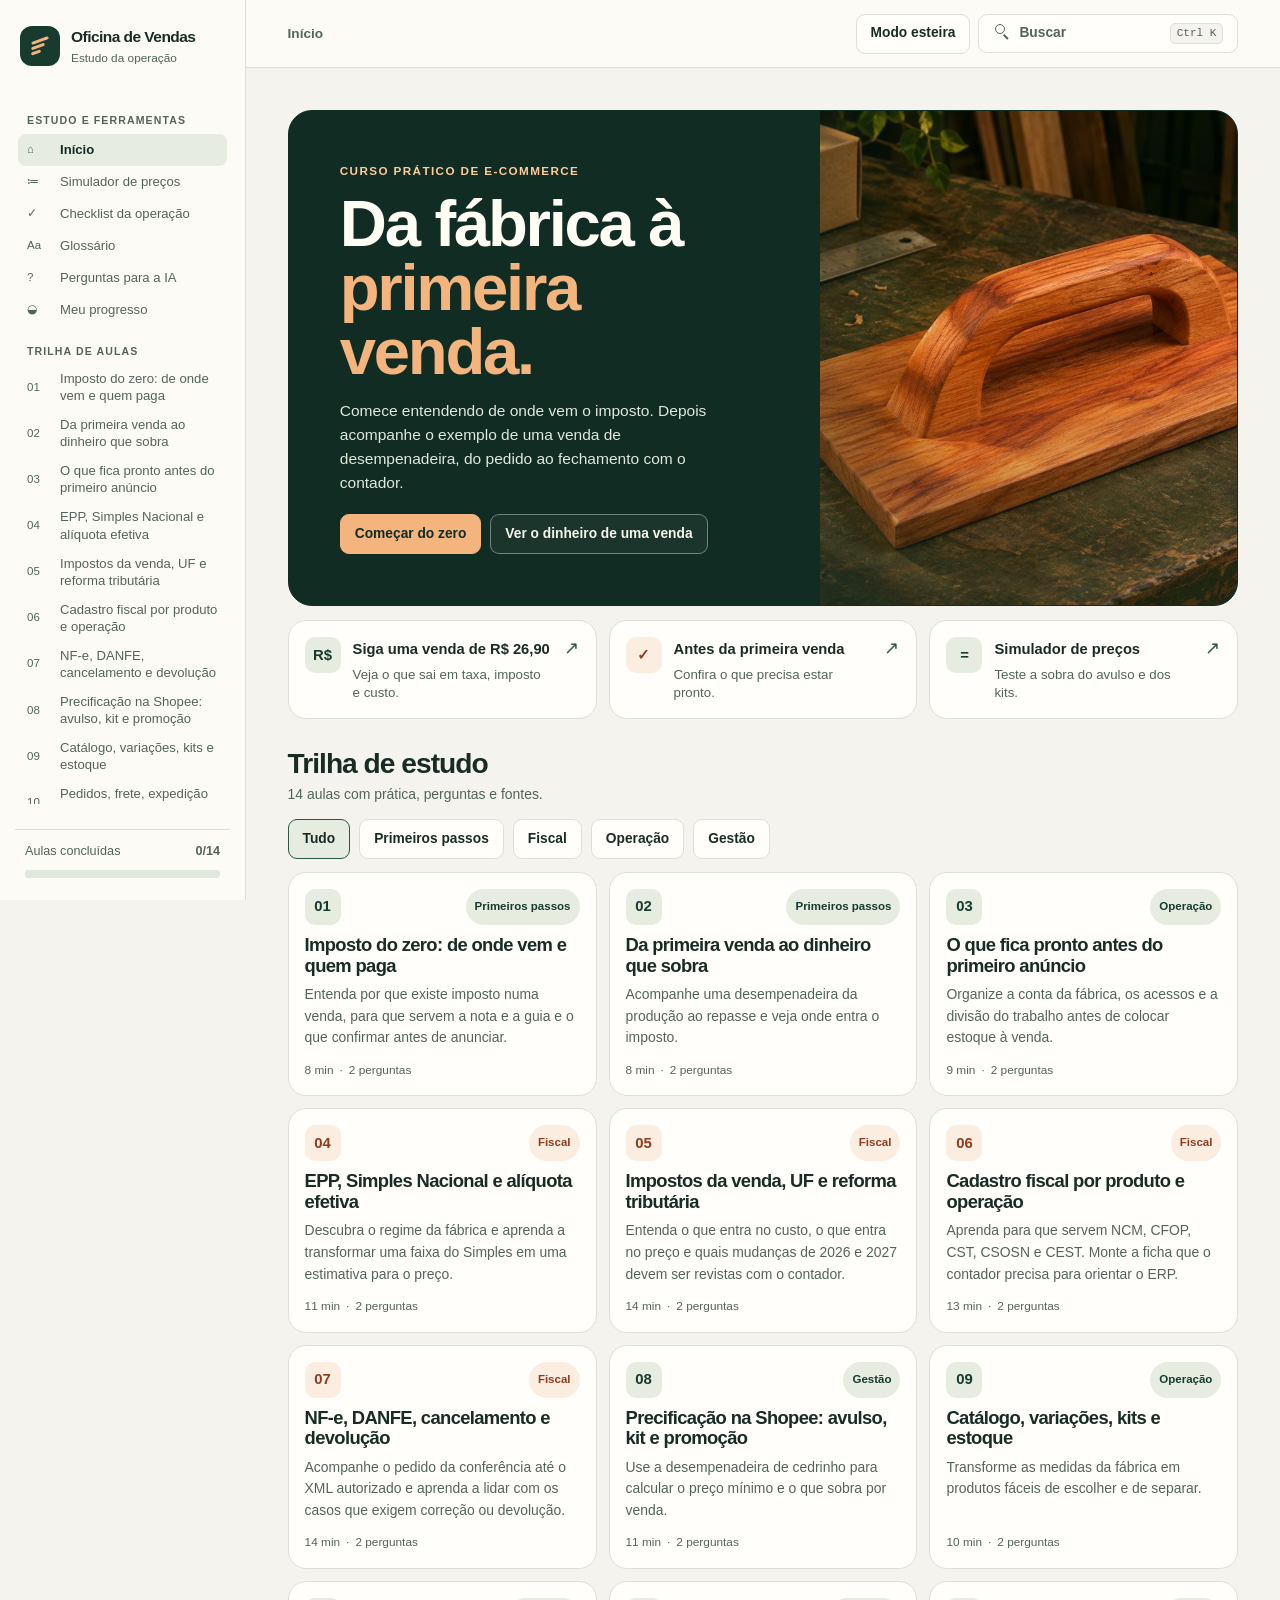
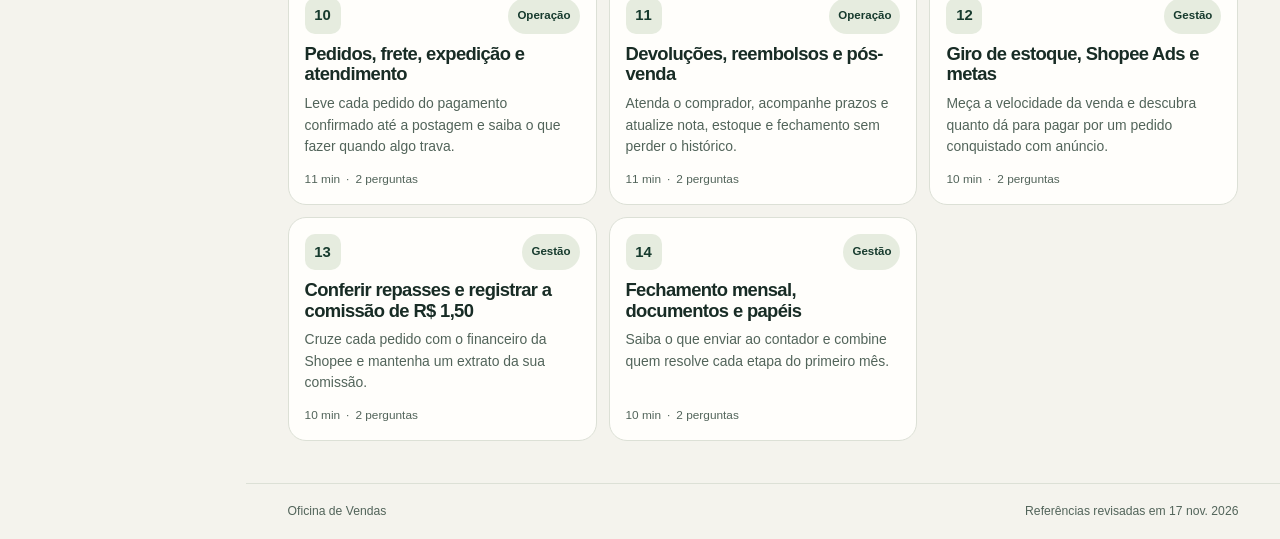
==== index.html @ f356768e "Publica curso Oficina de Vendas com modo esteira acessível" ====
<!doctype html>
<html lang="pt-BR">
<head>
  <meta charset="utf-8">
  <meta name="viewport" content="width=device-width, initial-scale=1">
  <meta name="color-scheme" content="light">
  <meta name="description" content="Estude impostos, NF-e, Shopee e o fechamento de uma pequena fábrica.">
  <title>Oficina de Vendas — Estudo da operação</title>
  <link rel="stylesheet" href="./oficina.css">
  <script defer src="./content-primeiros-impostos.js"></script>
  <script defer src="./content-primeira-venda.js"></script>
  <script defer src="./content-operacao.js"></script>
  <script defer src="./content-fiscal.js"></script>
  <script defer src="./content-gestao.js"></script>
  <script defer src="./rotina-dados.js"></script>
  <script defer src="./ferramentas.js"></script>
  <script defer src="./oficina.js"></script>
  <script defer src="./esteira.js"></script>
</head>
<body>
  <a class="skip" href="#conteudo">Ir para o conteúdo</a>
  <div class="shell">
    <aside class="sidebar" id="sidebar" aria-label="Menu principal">
      <a class="brand" href="#inicio">
        <span class="brand-mark" aria-hidden="true"><i></i><i></i><i></i></span>
        <span><strong>Oficina de Vendas</strong><small>Estudo da operação</small></span>
      </a>
      <nav aria-label="Navegação do curso">
        <div id="side-nav"></div>
      </nav>
      <div class="side-progress" id="side-progress"></div>
    </aside>
    <div class="work">
      <header class="topbar">
        <div class="headingcrumb">
          <button type="button" class="button subtle menu" id="menu-button" aria-controls="sidebar" aria-expanded="false"><span aria-hidden="true">☰</span> Menu</button>
          <div class="crumb" id="crumb">Início</div>
        </div>
        <button type="button" class="button" id="open-esteira" data-reader-open>Modo esteira</button>
        <button type="button" class="button search-button" id="open-search" aria-haspopup="dialog">
          <span class="icon search-icon" aria-hidden="true"></span><span>Buscar</span><kbd>Ctrl K</kbd>
        </button>
      </header>
      <main id="conteudo" tabindex="-1"></main>
      <footer class="foot"><span>Oficina de Vendas</span><span>Referências revisadas em 17 nov. 2026</span></footer>
    </div>
  </div>
  <dialog id="search-dialog" aria-labelledby="search-title">
    <div class="dialog-head"><h2 id="search-title">Buscar no estudo</h2><button type="button" class="button subtle" id="close-search" aria-label="Fechar busca">Fechar</button></div>
    <input id="global-query" type="search" placeholder="Ex.: DAS, repasse, cancelamento" aria-label="Termo de busca" autocomplete="off">
    <div id="global-results" class="search-results" aria-live="polite"></div>
  </dialog>
  <div class="toast" id="toast" role="status"></div>
</body>
</html>
---- oficina.css ----
:root {
  --page: #f4f3ed;
  --paper: #fffefb;
  --ink: #182c25;
  --muted: #52645a;
  --line: #dce0d6;
  --pine: #173b2e;
  --deep: #112c23;
  --green: #2b5845;
  --pale: #e6ecdf;
  --rust: #aa4f2b;
  --amber: #f4b47e;
  --cream: #fbede0;
  --danger: #963629;
  --round: 18px;
  --side: 246px;
  font: 16px/1.55 Inter, "Segoe UI", sans-serif;
  color: var(--ink);
  background: var(--page);
}
*, *::before, *::after { box-sizing: border-box; }
body { margin: 0; }
button, input, textarea { font: inherit; }
button, a { -webkit-tap-highlight-color: transparent; }
a { color: var(--green); text-underline-offset: 0.19em; }
a:hover { text-decoration-thickness: 2px; }
button { cursor: pointer; }
button:disabled { opacity: .6; cursor: not-allowed; }
:focus-visible { outline: 3px solid #b45c31; outline-offset: 3px; }
::selection { background: #f5d1ab; color: var(--deep); }
h1, h2, h3, p { margin: 0; }
h1, h2, h3, strong { font-weight: 720; }
h1, h2, h3 { line-height: 1.12; letter-spacing: -.035em; }
h1 { font-size: clamp(2rem, 4.6vw, 3.7rem); }
h2 { font-size: clamp(1.35rem, 2.2vw, 1.9rem); }
h3 { font-size: 1.15rem; }
small { font-size: .83rem; }
kbd { font: .69rem/1.2 "Cascadia Mono", monospace; background: var(--page); border: 1px solid var(--line); border-radius: 5px; padding: 3px 6px; }
ul, ol { margin: .8rem 0 0; padding-left: 1.35rem; }
li + li { margin-top: .45rem; }
.skip { position: fixed; top: 8px; left: 8px; transform: translateY(-150%); z-index: 20; background: var(--paper); padding: .6rem 1rem; }
.skip:focus { transform: translateY(0); }
.shell { display: grid; grid-template-columns: var(--side) minmax(0, 1fr); min-height: 100vh; }
.sidebar {
  position: sticky; top: 0; height: 100vh; overflow: hidden;
  background: #fcfbf6; border-right: 1px solid var(--line);
  padding: 25px 15px 18px; display: flex; flex-direction: column; gap: 25px;
}
.sidebar > nav { min-height: 0; overflow-y: auto; scrollbar-width: thin; padding: 3px; }
.brand { display: flex; align-items: center; gap: 11px; padding: 0 5px; text-decoration: none; color: var(--ink); }
.brand strong { display: block; font-size: .97rem; letter-spacing: -.035em; white-space: nowrap; }
.brand small { display: block; color: var(--muted); font-size: .74rem; }
.brand-mark { background: var(--pine); border-radius: 12px; width: 40px; height: 40px; display: grid; place-content: center; gap: 3px; flex: 0 0 auto; }
.brand-mark i { display: block; width: 18px; height: 3px; border-radius: 5px; background: var(--amber); transform: rotate(-20deg); }
.brand-mark i:nth-child(2) { width: 14px; }
.brand-mark i:nth-child(3) { width: 10px; }
.nav-group-title { margin: 17px 9px 5px; color: var(--muted); font-size: .66rem; font-weight: 730; letter-spacing: .105em; text-transform: uppercase; }
.nav-link { display: flex; align-items: center; gap: 9px; padding: 6px 9px; min-height: 32px; border-radius: 8px; text-decoration: none; color: var(--muted); font-size: .82rem; line-height: 1.3; }
.nav-link:hover { background: var(--page); color: var(--ink); }
.nav-link[aria-current="page"] { background: var(--pale); color: var(--deep); font-weight: 720; }
.nav-index { min-width: 24px; font-size: .72rem; font-variant-numeric: tabular-nums; color: var(--muted); }
.nav-index.done { color: var(--green); font-weight: 800; }
.side-progress { padding: 12px 10px 4px; margin-top: auto; font-size: .79rem; color: var(--muted); border-top: 1px solid var(--line); }
.side-progress p { display: flex; justify-content: space-between; gap: .7rem; margin-bottom: 8px; }
progress { width: 100%; height: 8px; border: 0; border-radius: 999px; appearance: none; background: #e2e7dd; display: block; }
progress::-webkit-progress-bar { background: #e2e7dd; border-radius: 999px; }
progress::-webkit-progress-value { background: var(--green); border-radius: 999px; }
progress::-moz-progress-bar { background: var(--green); border-radius: 999px; }
.work { display: flex; flex-direction: column; min-width: 0; }
.topbar { min-height: 68px; padding: 12px clamp(16px, 3.25vw, 52px); border-bottom: 1px solid var(--line); background: #fcfbf6; display: flex; align-items: center; justify-content: space-between; gap: 12px; }
.headingcrumb { display: flex; gap: 10px; align-items: center; min-width: 0; }
.crumb { font-size: .85rem; color: var(--muted); font-weight: 630; overflow-wrap: anywhere; }
#conteudo { width: min(1320px, 100%); padding: clamp(20px, 3.25vw, 49px); margin: 0 auto; flex: 1; }
#conteudo:focus { outline: none; }
.foot { border-top: 1px solid var(--line); padding: 18px clamp(16px, 3.25vw, 52px); display: flex; justify-content: space-between; gap: 1rem; color: var(--muted); font-size: .76rem; }
.button {
  min-height: 40px; padding: 8px 14px; border-radius: 9px; border: 1px solid var(--line);
  background: var(--paper); color: var(--ink); text-decoration: none;
  display: inline-flex; align-items: center; justify-content: center; gap: 8px;
  font-size: .86rem; font-weight: 660; line-height: 1.2;
}
.button:hover { border-color: var(--green); }
.button.primary { background: var(--pine); color: #fffdf5; border-color: var(--pine); }
.button.primary:hover { background: var(--green); }
.button.ochre { color: var(--deep); background: var(--amber); border-color: var(--amber); }
.button.ochre:hover { background: #ffcc9b; }
.button.on-dark { color: #f8f6ec; background: #ffffff0b; border-color: #ffffff60; }
.button.on-dark:hover { background: #ffffff25; }
.button.subtle { background: transparent; }
.menu { display: none; }
.search-button { min-height: 35px; width: min(260px, 100%); justify-content: flex-start; color: var(--muted); }
.search-button kbd { margin-left: auto; }
.icon { display: inline-grid; place-items: center; flex: 0 0 auto; width: 18px; height: 18px; color: currentColor; }
.search-icon::before { content: ""; width: 10px; height: 10px; border: 1.5px solid currentColor; border-radius: 50%; transform: translate(-2px, -2px); }
.search-icon::after { content: ""; width: 6px; height: 1.5px; background: currentColor; transform: translate(4px, -3px) rotate(45deg); }
.hero {
  display: grid; grid-template-columns: 1.12fr .88fr; background: var(--deep); color: #fffdf4;
  border: 1px solid var(--deep); border-radius: 24px; overflow: hidden; min-height: 314px;
}
.hero-copy { padding: clamp(26px, 4vw, 52px); align-self: center; }
.hero h1 { max-width: 14ch; margin: 12px 0 15px; line-height: .98; font-size: clamp(2.5rem, 5.1vw, 4.8rem); }
.hero h1 span { color: var(--amber); }
.hero p { max-width: 46ch; color: #e1e9dd; font-size: .97rem; }
.hero-image {
  min-height: 100%; background: linear-gradient(90deg, #112c2350, transparent 32%),
  url("./oficina.jpg") center 56% / cover no-repeat, linear-gradient(130deg, #254638, #815637);
  position: relative;
}
.hero-image::after { position: absolute; content: ""; inset: 0; background: linear-gradient(0deg, #112c235a, transparent 50%); pointer-events: none; }
.eyebrow { display: block; color: var(--rust); font-size: .73rem; font-weight: 760; text-transform: uppercase; letter-spacing: .12em; }
.hero .eyebrow { color: #ffcc9b; }
.actions { display: flex; align-items: center; flex-wrap: wrap; gap: 9px; margin-top: 19px; }
.block { margin-top: 29px; }
.section-head { display: flex; justify-content: space-between; align-items: end; gap: 12px; margin-bottom: 13px; }
.section-head p { font-size: .87rem; color: var(--muted); }
.section-head h2 + p { margin-top: 5px; }
.quick, .cards { display: grid; gap: 12px; }
.quick { grid-template-columns: repeat(3, minmax(0, 1fr)); margin-top: 14px; }
.cards { grid-template-columns: repeat(3, minmax(0, 1fr)); }
.quick-card, .lesson-card, .panel, .section-card, .result-card {
  border: 1px solid var(--line); border-radius: var(--round); background: var(--paper);
}
.quick-card, .lesson-card { display: flex; flex-direction: column; color: var(--ink); text-decoration: none; padding: 16px; min-width: 0; }
.quick-card:hover, .lesson-card:hover { border-color: #779181; box-shadow: 0 5px 18px #1636290a; }
.quick-card { display: grid; grid-template-columns: 36px minmax(0, 1fr) 16px; gap: 12px; align-items: start; }
.quick-badge, .card-number {
  display: grid; place-items: center; flex: 0 0 auto; background: var(--pale); color: var(--pine);
  width: 36px; height: 36px; border-radius: 10px; font-size: .93rem; font-weight: 750;
}
.quick-badge.rust, .card-number.rust { background: var(--cream); color: #8e3c21; }
.quick-card strong { font-size: .92rem; }
.quick-card small { display: block; color: var(--muted); line-height: 1.35; margin-top: 4px; }
.arrow { color: var(--green); font-size: 1.1rem; line-height: 1.35; }
.lesson-card h3 { margin: 10px 0 8px; }
.lesson-card p { color: var(--muted); font-size: .87rem; margin-bottom: 12px; }
.lesson-meta { display: flex; gap: 6px; flex-wrap: wrap; color: var(--muted); font-size: .74rem; align-items: center; }
.lesson-card .lesson-meta { margin-top: auto; }
.lesson-top { display: flex; justify-content: space-between; gap: 10px; }
.pill { display: inline-flex; align-items: center; border-radius: 999px; background: var(--pale); color: var(--pine); padding: 3px 9px; font-size: .72rem; font-weight: 720; }
.pill.rust { background: var(--cream); color: #8e3c21; }
.page-header { margin-bottom: 22px; }
.page-header .eyebrow, .page-header .lesson-meta { margin-bottom: 9px; }
.page-header p { margin-top: 12px; color: var(--muted); max-width: 67ch; }
.article { max-width: 880px; }
.section-card, .panel, .result-card { padding: clamp(16px, 2.6vw, 28px); }
.section-card + .section-card, .article > section + section { margin-top: 11px; }
.section-card h2 { font-size: 1.3rem; margin-bottom: 10px; }
.section-card p, .quiz-feedback, .routine-help { color: var(--muted); }
.section-card li { max-width: 76ch; }
.note, .practice {
  background: var(--cream); border: 1px solid #ead8c7; border-left: 4px solid #bd693d;
  border-radius: 12px; padding: 15px 18px; margin: 17px 0;
}
.note p + p, .practice p { margin-top: 7px; }
.practice .eyebrow { margin-bottom: 6px; }
.practice h2 { font-size: 1.3rem; }
.quiz { margin-top: 21px; }
.quiz h2 { margin-bottom: 14px; }
fieldset { border: 1px solid var(--line); border-radius: 13px; padding: 13px 14px 12px; margin: 0 0 12px; min-width: 0; }
legend { padding: 0 6px; font-weight: 700; font-size: .96rem; }
.quiz-option { border: 1px solid var(--line); border-radius: 8px; background: var(--paper); width: 100%; text-align: left; padding: 9px 12px; display: flex; align-items: start; gap: 9px; margin-bottom: 7px; color: var(--ink); font-size: .91rem; }
.quiz-option:hover, .quiz-option.selected { border-color: var(--green); }
.quiz-option.selected.good { background: var(--pale); }
.quiz-option.selected.bad { background: #f8e7e2; border-color: #ac5141; }
.option-letter { width: 23px; height: 23px; border-radius: 5px; background: var(--page); color: var(--muted); font-size: .72rem; flex: 0 0 auto; display: grid; place-items: center; }
.quiz-feedback { min-height: 0; font-size: .86rem; }
.quiz-feedback:not(:empty) { margin-top: 8px; }
.source-list { margin: 18px 0 0; border-top: 1px solid var(--line); padding-top: 12px; font-size: .88rem; }
.source-list summary, .glossary summary { cursor: pointer; font-weight: 680; }
.source-list li { overflow-wrap: anywhere; }
.pager { display: flex; justify-content: space-between; flex-wrap: wrap; gap: 8px; margin-top: 20px; }
.split { display: grid; align-items: start; grid-template-columns: minmax(0, 1.1fr) minmax(0, .9fr); gap: 14px; }
.input-grid { display: grid; grid-template-columns: repeat(2, minmax(0, 1fr)); gap: 12px; }
.field { display: grid; gap: 5px; font-size: .87rem; font-weight: 640; }
.field small { color: var(--muted); font-weight: 450; font-size: .75rem; }
input[type="search"], input[type="text"], input[type="number"], input[type="month"], textarea {
  width: 100%; min-width: 0; padding: 9px 11px; border: 1px solid #cbd3c8;
  border-radius: 8px; background: var(--paper); color: var(--ink); font-size: .93rem;
}
.field input[aria-invalid="true"] { border-color: var(--danger); }
.preset { margin: 0 0 13px; }
.preset button[aria-pressed="true"] { border-color: var(--green); background: var(--pale); }
.result-card { background: var(--deep); color: #fffdf4; border-color: var(--deep); }
.result-card .eyebrow { color: var(--amber); }
.balance { margin: 6px 0 3px; font-size: clamp(2.05rem, 4vw, 3.65rem); color: #f7d4a8; overflow-wrap: anywhere; }
.result-card .muted { color: #d0ddd2; }
.result-card.neg .balance { color: #ffb9a9; }
.result-rows { margin: 13px 0 0; }
.result-rows div { display: flex; justify-content: space-between; gap: 10px; border-top: 1px solid #ffffff23; padding: 7px 0; font-size: .85rem; }
.result-rows dd { margin: 0; text-align: right; font-variant-numeric: tabular-nums; }
.floor-grid { display: grid; grid-template-columns: 1fr 1fr; gap: 8px; margin: 13px 0 0; }
.floor-grid > div { background: #ffffff12; padding: 10px; border-radius: 8px; min-width: 0; }
.floor-grid strong { display: block; overflow-wrap: anywhere; }
.floor-grid span { font-size: .73rem; color: #d8e5da; }
.cost-bar { height: 10px; display: flex; gap: 2px; overflow: hidden; border-radius: 999px; margin: 13px 0 5px; background: #486357; }
.cost-bar span { height: 100%; display: block; min-width: 0; }
.form-notice { color: var(--danger); font-size: .85rem; min-height: 1.4em; margin: 8px 0 0; }
.legend-items { display: flex; flex-wrap: wrap; gap: 3px 10px; font-size: .72rem; color: #e0e8de; }
.legend-items i { display: inline-block; width: 8px; height: 8px; border-radius: 2px; margin-right: 4px; }
.routine-grid { display: grid; grid-template-columns: repeat(2, minmax(0, 1fr)); gap: 12px; }
.checkline { display: flex; gap: 9px; align-items: start; padding: 9px 0; border-bottom: 1px solid var(--line); font-size: .89rem; cursor: pointer; }
.checkline:last-child { border: 0; }
input[type="checkbox"] { accent-color: var(--green); width: 17px; height: 17px; flex: 0 0 auto; }
.checkline strong { display: block; font-size: .9rem; }
.checkline small { display: block; color: var(--muted); }
.panel h2 + .routine-help { margin: 7px 0 10px; }
.tax-exercise { margin-top: 14px; background: #f2f5ed; }
.tax-exercise .field { max-width: 350px; margin-top: 9px; }
.tax-exercise-result { margin-top: 10px; min-height: 1.6em; }
.cash-exercise { background: #f2f5ed; }
.cash-exercise .preset { margin: 12px 0; }
.cash-exercise [aria-pressed="true"] { background: var(--pine); border-color: var(--pine); color: var(--paper); }
.cash-details { background: var(--paper); border: 1px solid var(--line); border-radius: 12px; padding: 14px; }
.cash-amount { display: block; margin: 2px 0; font-size: clamp(1.8rem, 4vw, 2.5rem); color: var(--pine); }
.note h2 { font-size: 1.18rem; }
.months { width: min(215px, 100%); margin: 0 0 14px; }
.small-card { padding: 13px 15px; border: 1px solid var(--line); border-radius: 11px; background: var(--paper); }
.small-card p { color: var(--muted); margin-top: 6px; font-size: .89rem; }
.prompt-grid { display: grid; grid-template-columns: repeat(2, minmax(0, 1fr)); gap: 10px; margin-top: 14px; }
.prompt-grid textarea { margin-top: 10px; min-height: 115px; resize: vertical; }
.prompts-search, .glossary-search { max-width: 480px; }
.glossary { margin-top: 12px; display: grid; gap: 7px; }
.glossary details p { color: var(--muted); margin-top: 6px; }
.quiet { color: var(--muted); }
.helper { margin-top: 9px; font-size: .82rem; color: var(--muted); }
.search-results { margin-top: 10px; display: grid; gap: 6px; }
.search-result { display: flex; flex-direction: column; gap: 3px; padding: 8px 10px; border: 1px solid var(--line); border-radius: 8px; color: var(--ink); text-decoration: none; }
.search-result:hover { background: var(--pale); }
.search-result small { color: var(--muted); }
dialog { width: min(550px, calc(100vw - 28px)); max-height: calc(100vh - 26px); padding: 18px; border: 1px solid var(--line); border-radius: var(--round); background: var(--paper); color: var(--ink); }
dialog::backdrop { background: #112c23a6; }
.dialog-head { display: flex; align-items: center; justify-content: space-between; gap: 8px; margin-bottom: 10px; }
.toast { position: fixed; bottom: 18px; right: 18px; border-radius: 9px; padding: 10px 15px; background: var(--deep); color: var(--paper); z-index: 12; max-width: calc(100vw - 36px); box-shadow: 0 8px 18px #0002; }
.toast:empty { display: none; }
@media (max-width: 1120px) {
  .cards { grid-template-columns: repeat(2, minmax(0, 1fr)); }
  .quick { gap: 8px; }
  .quick-card { grid-template-columns: 30px minmax(0, 1fr); gap: 8px; padding: 13px; }
  .quick-card .arrow { display: none; }
  .quick-badge { width: 30px; height: 30px; }
}
@media (max-width: 900px) {
  :root { --side: 209px; }
  .split { grid-template-columns: 1fr; }
  .sidebar { padding-inline: 11px; }
  .hero { grid-template-columns: 1.25fr .75fr; }
  .hero-copy { padding-inline: 25px; }
}
@media (max-width: 710px) {
  .shell { display: block; }
  .sidebar { display: none; position: fixed; z-index: 10; top: 58px; left: 0; bottom: 0; width: min(315px, 90vw); height: auto; box-shadow: 12px 10px 42px #0003; }
  .sidebar.open { display: flex; }
  .work .topbar { position: sticky; top: 0; z-index: 8; min-height: 58px; }
  .menu { display: inline-flex; min-height: 34px; padding: 6px 9px; }
  .crumb { display: none; }
  .hero { grid-template-columns: 1fr; min-height: 0; }
  .hero-image { min-height: 175px; background-position: center 54%; grid-row: 2; }
  .hero-copy { padding: 24px; }
  .quick { grid-template-columns: 1fr; }
  .quick-card { grid-template-columns: 32px minmax(0, 1fr) 18px; }
  .quick-card .arrow { display: block; }
  .foot { flex-wrap: wrap; }
}
@media (max-width: 510px) {
  .cards, .routine-grid, .prompt-grid { grid-template-columns: 1fr; }
  .page-header h1 { font-size: 2.15rem; }
  .section-head { display: block; }
  .search-button kbd { display: none; }
  .topbar .search-button { width: auto; }
  .hero h1 { max-width: none; }
}
@media (max-width: 365px) {
  .input-grid { grid-template-columns: 1fr; }
}
@media print {
  .sidebar, .topbar, .foot, .actions, .pager, dialog, .toast { display: none !important; }
  .shell, .work { display: block; }
  #conteudo { padding: 0; }
  .panel, .section-card, .result-card { break-inside: avoid; }
}

.topbar { gap: 8px; }
.topbar .headingcrumb { flex: 1 1 auto; }
.topbar > .button { flex: 0 1 auto; }
#open-esteira { flex-shrink: 0; }

body.esteira-mode {
  --page: #101a16;
  --paper: #15251d;
  --ink: #f5f3e9;
  --muted: #c4d2c7;
  --line: #385044;
  --pine: #c1d9ad;
  --green: #c1d9ad;
  --deep: #101a16;
  --pale: #263d2d;
  --cream: #1b3024;
  --rust: #edb68d;
  --danger: #ffa797;
  min-height: 100vh;
  background: var(--page);
  color: var(--ink);
  color-scheme: dark;
}

body.esteira-mode[data-esteira-theme="claro"] {
  --page: #f4f3ed;
  --paper: #fffefb;
  --ink: #182c25;
  --muted: #52645a;
  --line: #dce0d6;
  --pine: #173b2e;
  --green: #2b5845;
  --deep: #112c23;
  --pale: #e6ecdf;
  --cream: #fbede0;
  --rust: #aa4f2b;
  --danger: #963629;
  color-scheme: light;
}

.esteira-mode .sidebar,
.esteira-mode .topbar,
.esteira-mode .foot { display: none; }
.esteira-mode .shell { display: block; }
.esteira-mode #conteudo {
  width: min(1000px, 100%);
  max-width: 1000px;
  padding: calc(var(--esteira-top, 100px) + 24px) clamp(20px, 5vw, 64px) calc(var(--esteira-bottom, 120px) + 60vh);
}
.esteira-mode .article {
  width: 100%;
  max-width: none;
  font-size: var(--esteira-font, 28px);
  line-height: 1.8;
  overflow-wrap: anywhere;
}
.esteira-mode .article h1 { font-size: 1.7em; line-height: 1.15; }
.esteira-mode .article h2 { font-size: 1.2em; line-height: 1.3; margin-bottom: .6em; }
.esteira-mode .article h3 { font-size: 1.08em; line-height: 1.35; }
.esteira-mode .article p,
.esteira-mode .article li,
.esteira-mode .article ul,
.esteira-mode .article ol,
.esteira-mode .article legend,
.esteira-mode .article .quiz-option,
.esteira-mode .article .quiz-feedback,
.esteira-mode .article .source-list { font-size: inherit; line-height: inherit; }
.esteira-mode .article p { max-width: none; }
.esteira-mode .article li + li { margin-top: .65em; }
.esteira-mode .article .page-header { margin-bottom: 1.4em; }
.esteira-mode .article .page-header > .actions { display: none; }
.esteira-mode .article .lesson-meta { font-size: 14px; }
.esteira-mode .article .section-card,
.esteira-mode .article .practice,
.esteira-mode .article .note,
.esteira-mode .article .quiz {
  margin: 1.3em 0;
  padding: 0;
  border: 0;
  border-radius: 0;
  background: transparent;
}
.esteira-mode .article .practice .eyebrow { margin-bottom: .65em; }
.esteira-mode .article .eyebrow { font-size: .65em; }
.esteira-mode .article fieldset { padding: .7em; margin-bottom: 1em; }
.esteira-mode .article .quiz-option { padding: .5em; margin-bottom: .4em; }
.esteira-mode .article .option-letter { margin-top: .5em; }
.esteira-mode .article .quiz-option.selected.bad { background: #4d2925; border-color: #d79484; }
.esteira-mode[data-esteira-theme="claro"] .article .quiz-option.selected.bad { background: #f8e7e2; border-color: #ac5141; }
.esteira-mode .article .helper { font-size: .75em; }
.esteira-mode .article .cash-details { padding: .7em; }
.esteira-mode .article .cash-amount { font-size: 1.6em; }
.esteira-mode .article .pager { gap: 12px; }
.esteira-mode .button { min-height: 52px; }
.esteira-mode .button.primary { background: var(--green); border-color: var(--green); color: var(--page); }
.esteira-mode[data-esteira-theme="claro"] .button.primary { color: #fffdf5; }
.esteira-mode .toast { bottom: calc(var(--esteira-bottom, 120px) + 14px); z-index: 35; color: var(--ink); background: var(--paper); border: 1px solid var(--line); }
.esteira-mode :focus-visible { outline-color: #edb68d; }
.esteira-mode[data-esteira-theme="claro"] :focus-visible { outline-color: #b45c31; }

.esteira-mode .esteira-toolbar:not([hidden]) {
  position: fixed;
  z-index: 30;
  left: 0;
  right: 0;
  display: flex;
  background: var(--paper);
  color: var(--ink);
  font-size: 16px;
  line-height: 1.4;
}
.esteira-mode #esteira-panel:not([hidden]) {
  top: 0;
  align-items: center;
  gap: 16px;
  padding: calc(12px + env(safe-area-inset-top, 0px)) max(16px, env(safe-area-inset-right, 0px)) 12px max(16px, env(safe-area-inset-left, 0px));
  border-bottom: 1px solid var(--line);
}
#esteira-panel label { display: grid; gap: 4px; flex: 1 1 auto; min-width: 0; font-size: 14px; font-weight: 650; }
#esteira-panel select {
  width: 100%;
  min-width: 0;
  min-height: 44px;
  padding: 8px 32px 8px 10px;
  border: 1px solid var(--line);
  border-radius: 8px;
  background: var(--paper);
  color: var(--ink);
  font: inherit;
  font-size: 16px;
  text-overflow: ellipsis;
}
#esteira-panel > .button { flex: 0 0 auto; }
.esteira-mode #esteira-controls:not([hidden]) {
  bottom: 0;
  flex-direction: column;
  gap: 9px;
  padding: 10px max(16px, env(safe-area-inset-right, 0px)) calc(12px + env(safe-area-inset-bottom, 0px)) max(16px, env(safe-area-inset-left, 0px));
  border-top: 1px solid var(--line);
}
.esteira-progress { width: 100%; height: 4px; margin: 0; accent-color: var(--green); }
.esteira-progress::-webkit-progress-bar { background: var(--line); }
.esteira-progress::-webkit-progress-value { background: var(--green); }
.esteira-progress::-moz-progress-bar { background: var(--green); }
.esteira-actions { display: grid; grid-template-columns: minmax(0, 1fr) minmax(0, 1.5fr) minmax(0, 1fr); gap: 10px; width: min(780px, 100%); margin-inline: auto; }
.esteira-actions > .button { min-width: 0; padding-inline: 10px; font-size: 16px; overflow-wrap: anywhere; }
.esteira-status-row { display: flex; align-items: baseline; justify-content: space-between; flex-wrap: wrap; gap: 4px 14px; width: min(780px, 100%); margin-inline: auto; color: var(--muted); font-size: 13px; }
#esteira-status { color: var(--muted); font-size: 13px; line-height: 1.4; }
#esteira-settings { font-size: 18px; line-height: 1.5; }
#esteira-settings .dialog-head { align-items: start; }
#esteira-settings h2 { font-size: 1.3em; line-height: 1.25; }
#esteira-settings .button { min-height: 48px; font-size: 16px; }
.esteira-settings-grid { display: grid; gap: 20px; margin-top: 20px; }
.esteira-option { display: grid; gap: 7px; min-width: 0; }
.esteira-option > span { display: flex; align-items: baseline; justify-content: space-between; gap: 10px; }
.esteira-option output { color: var(--ink); font-variant-numeric: tabular-nums; }
.esteira-option small { color: var(--muted); font-size: .82em; }
#esteira-settings input[type="range"] { width: 100%; min-width: 0; height: 44px; margin: 0; accent-color: var(--green); cursor: pointer; }
#esteira-settings select { width: 100%; min-width: 0; min-height: 48px; padding: 8px 10px; border: 1px solid var(--line); border-radius: 8px; background: var(--paper); color: var(--ink); font: inherit; }
#esteira-guide { margin-bottom: 1.3em; padding: .85em 1em; border: 1px solid var(--line); border-radius: 12px; color: var(--ink); background: var(--paper); font-size: .75em; line-height: 1.6; }
#esteira-guide p + p { margin-top: .6em; }
.esteira-playing #esteira-guide { display: none; }

@media (max-width: 510px) {
  .topbar { padding-inline: 12px; }
  .topbar .button { padding-inline: 9px; font-size: 13px; }
  .topbar .headingcrumb { flex: 0 0 auto; }
  .topbar .search-button { min-width: 0; gap: 5px; }
  .topbar .search-button .icon { display: none; }
  #open-esteira { min-width: 0; flex-shrink: 1; }
  .esteira-mode #esteira-panel:not([hidden]) { gap: 10px; padding-inline: 12px; }
  #esteira-panel label { font-size: 12px; }
  #esteira-panel > .button { padding-inline: 12px; }
  .esteira-mode #esteira-controls:not([hidden]) { padding-inline: 12px; }
  .esteira-actions { gap: 7px; }
  .esteira-actions > .button { font-size: 14px; padding-inline: 7px; }
  .esteira-mode #conteudo { padding-inline: 20px; }
  .esteira-mode .article h1 { font-size: 1.45em; }
  #esteira-settings { padding: 16px; }
}

@media print {
  body.esteira-mode {
    --page: white;
    --paper: white;
    --ink: black;
    --muted: #333;
    --line: #ccc;
    --pine: #173b2e;
    --green: #173b2e;
    --pale: white;
    --cream: white;
    --rust: #444;
    background: white;
    color: black;
    color-scheme: light;
  }
  .esteira-toolbar, #esteira-guide, #esteira-settings { display: none !important; }
  .esteira-mode #conteudo { width: 100%; max-width: none; padding: 0; }
  .esteira-mode .article { font-size: 12pt; line-height: 1.55; }
  .esteira-mode .article p, .esteira-mode .article li, .esteira-mode .article .quiz-feedback, .esteira-mode .article .eyebrow, .esteira-mode .article .lesson-meta { color: black; }
  .esteira-mode .article .quiz-option { background: white; color: black; border-color: #ccc; }
  .esteira-mode .article .section-card, .esteira-mode .article .practice, .esteira-mode .article .note, .esteira-mode .article .quiz { break-inside: auto; }
}
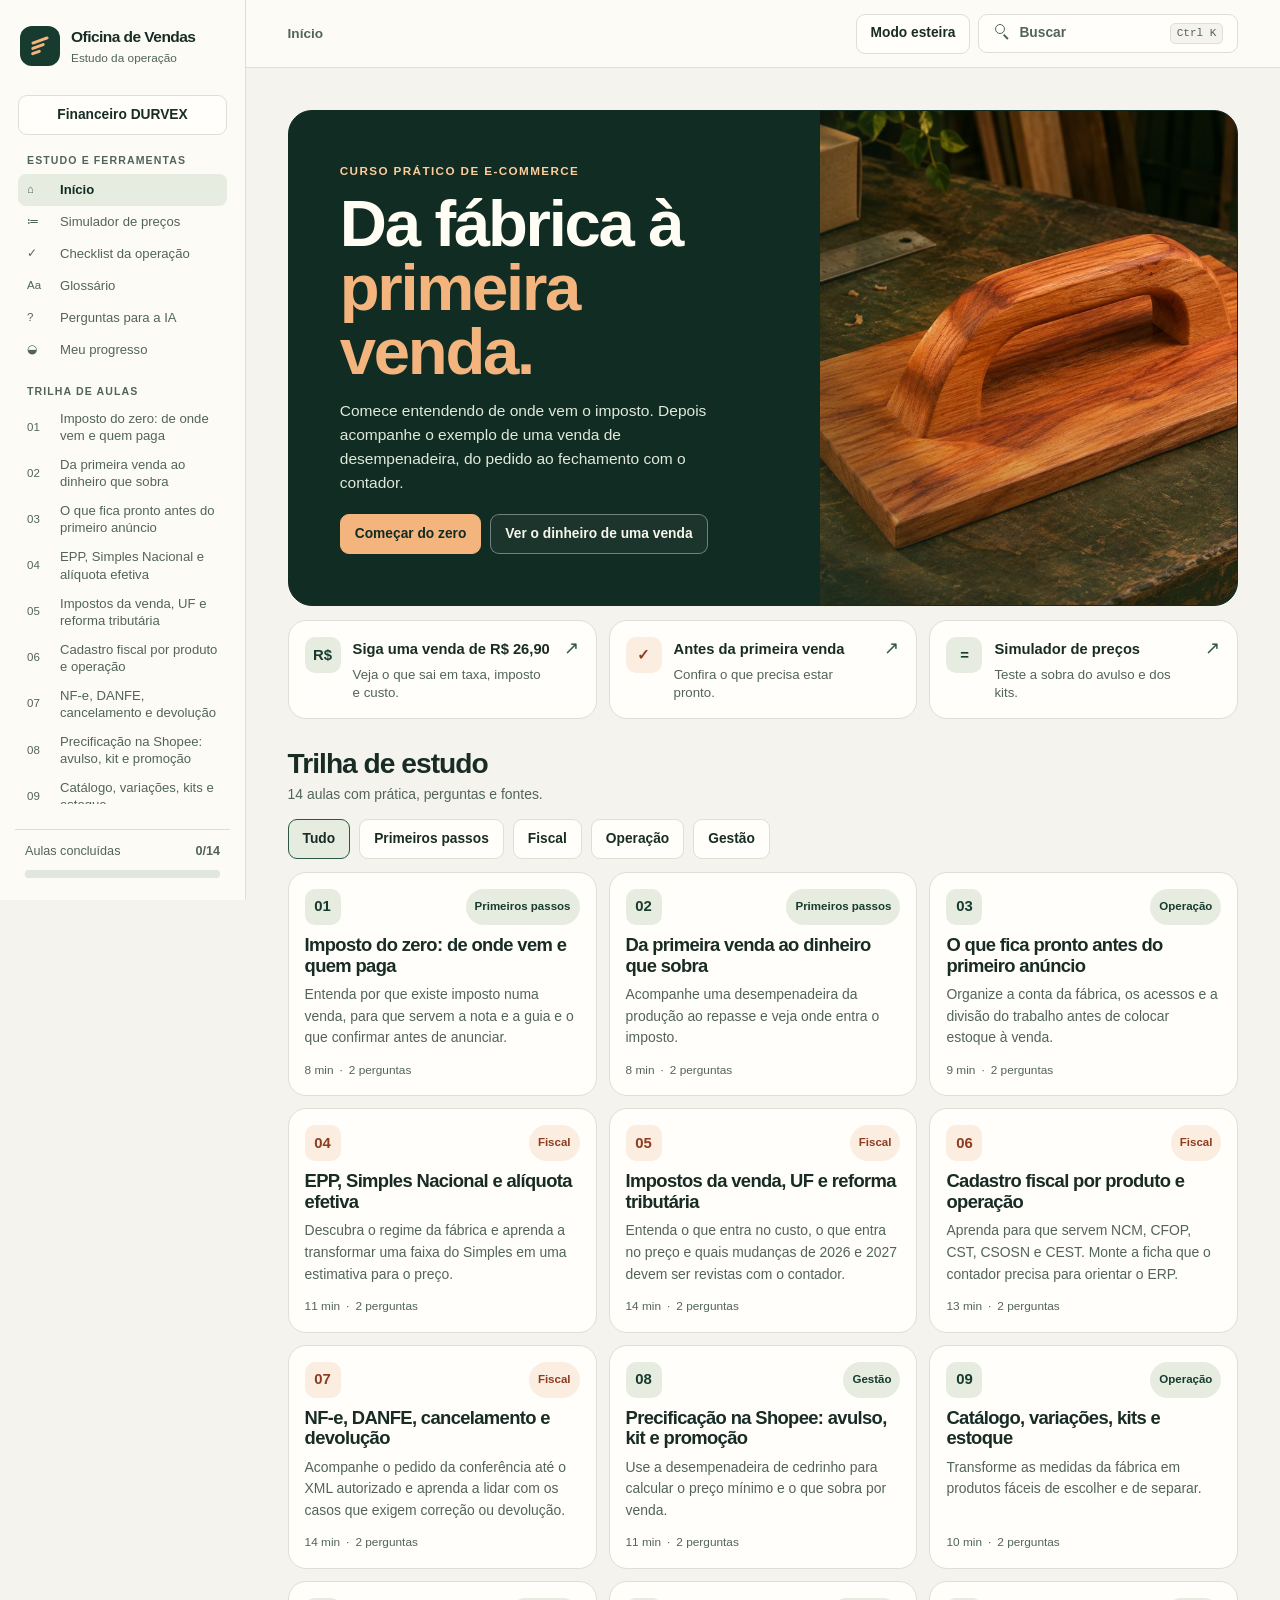
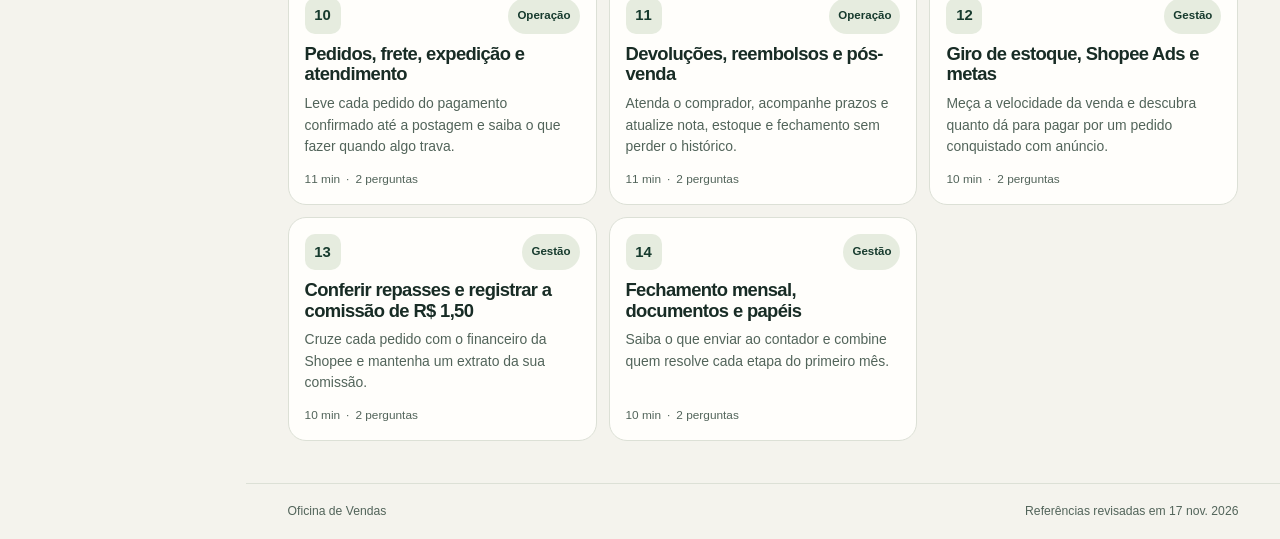
==== commit 97f87a41: "Adiciona apresentacao financeira DURVEX com custos e margens" ====
--- a/index.html
+++ b/index.html
@@ -26,6 +26,7 @@
         <span><strong>Oficina de Vendas</strong><small>Estudo da operação</small></span>
       </a>
       <nav aria-label="Navegação do curso">
+        <a class="button" href="./financeiro/" style="display:flex;justify-content:center;margin-bottom:16px">Financeiro DURVEX</a>
         <div id="side-nav"></div>
       </nav>
       <div class="side-progress" id="side-progress"></div>
